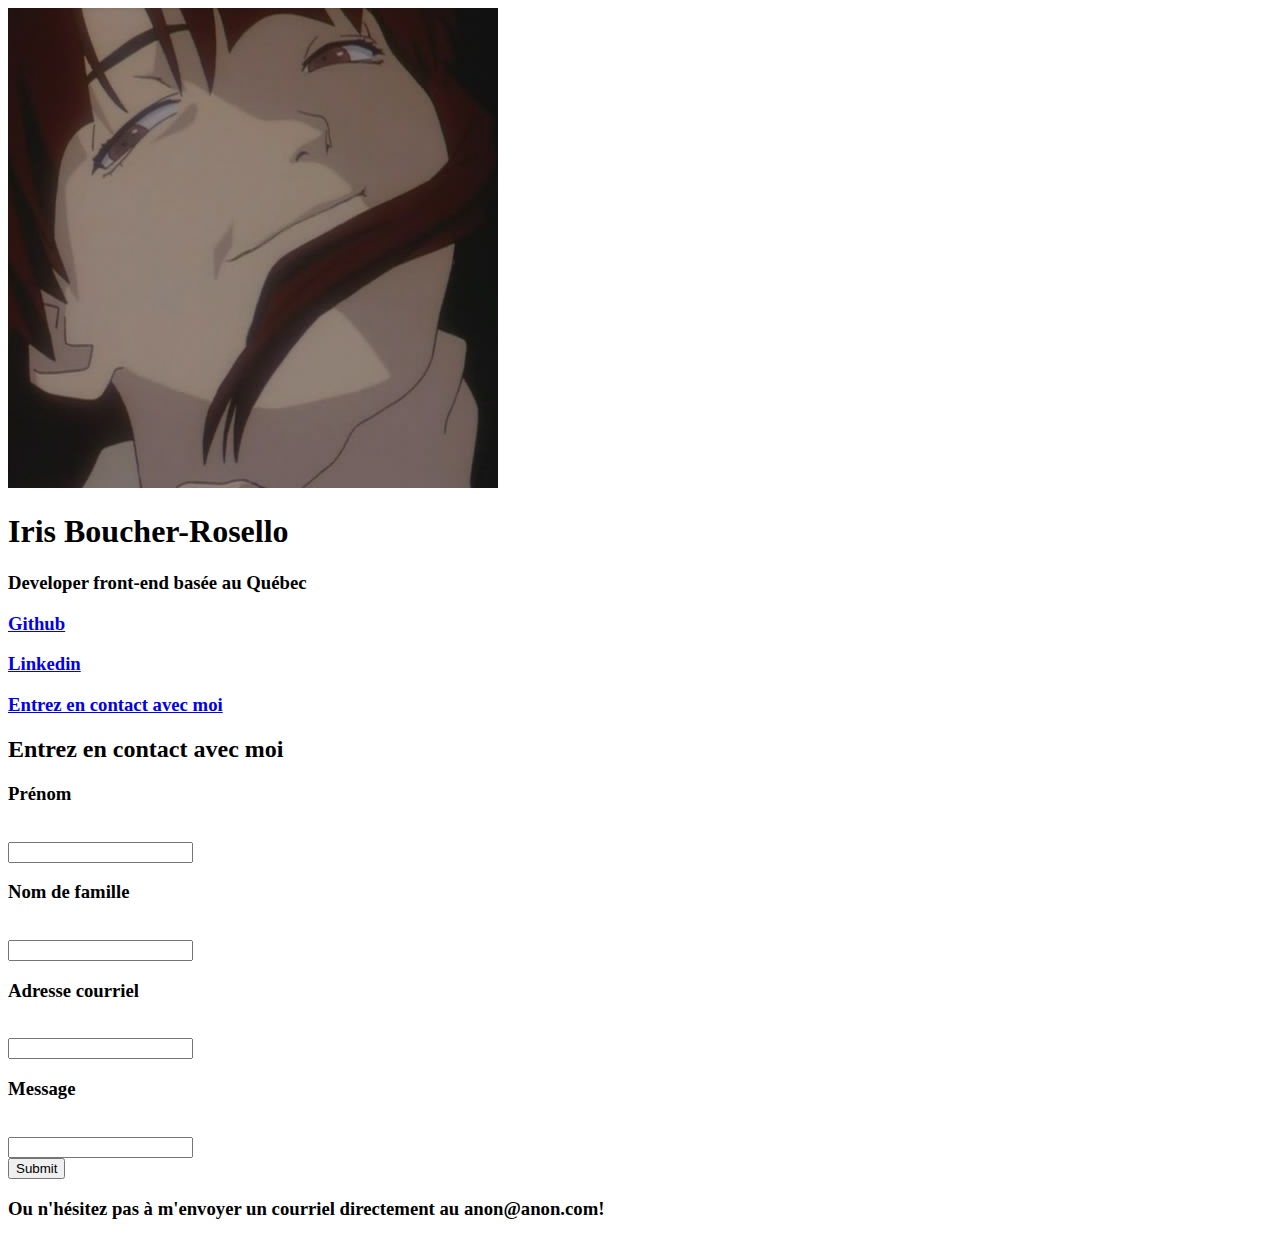
==== contact.html @ 0c19c2d4 "added stylesheet" ====
<!DOCTYPE html>
<html lang="en">
<head>
    <meta charset="UTF-8">
    <meta http-equiv="X-UA-Compatible" content="IE=edge">
    <meta name="viewport" content="width=device-width, initial-scale=1.0">
    <title>IRIS BOUCHER-ROSELLO - Contact</title>
</head>
<body>
    <header>
        <img src="placeholder.jpg" alt="placeholder"/>
        <h1>Iris Boucher-Rosello </h1>
        <h3>Developer front-end basée au Québec</h3>
        <nav>
            <h3><a href="https://github.com/arinano/" target="_blank">Github</a></h3>
            <h3><a href="https://www.youtube.com/watch?v=L69icp_XIt4" target="_blank">Linkedin</a></h3>
            <h3><a href="#form">Entrez en contact avec moi</a></h3>
        </nav>
    </header>

    <article id="form">
        <h2>Entrez en contact avec moi</h2>
        <form>
            <label for="firstname"><h3>Prénom</h3></label><br>
            <input type="text" name="firstname"><br>
            <label for="lastname"><h3>Nom de famille</h3></label><br>
            <input type="text" name="lastname"><br>
            <label for="email"><h3>Adresse courriel</h3></label><br>
            <input type="text" name="email"><br>
            <label for="message"><h3>Message</h3></label><br>
            <input type="text" name="message"><br>
            <input type="submit" value="Submit">
        </form>
        <h3>Ou n'hésitez pas à m'envoyer un courriel directement au anon@anon.com!</h3>

    </article>
</body>
</html>
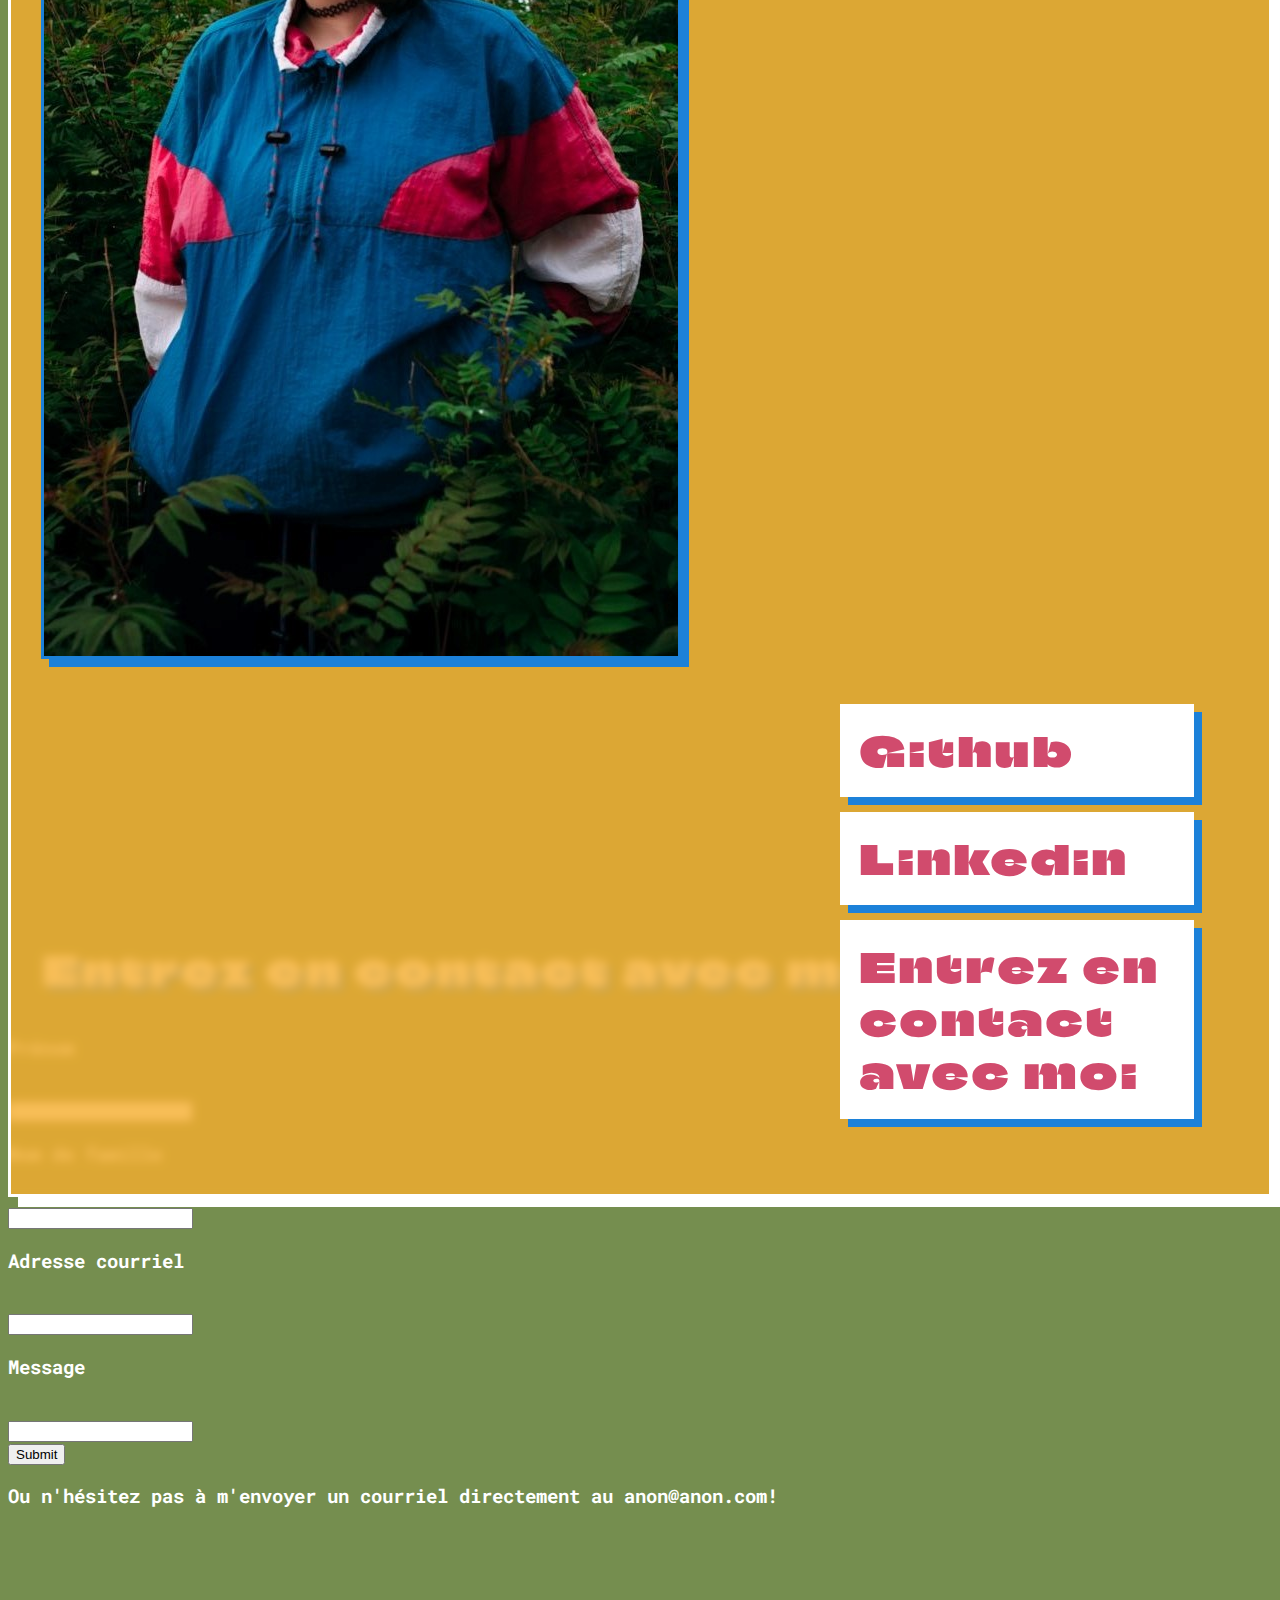
==== commit 01dfbbee: "depot" ====
--- a/contact.html
+++ b/contact.html
@@ -1,14 +1,26 @@
 <!DOCTYPE html>
 <html lang="en">
 <head>
-    <meta charset="UTF-8">
-    <meta http-equiv="X-UA-Compatible" content="IE=edge">
-    <meta name="viewport" content="width=device-width, initial-scale=1.0">
-    <title>IRIS BOUCHER-ROSELLO - Contact</title>
+    <head>
+        <meta charset="UTF-8">
+        <meta http-equiv="X-UA-Compatible" content="IE=edge">
+        <meta name="viewport" content="width=device-width, initial-scale=1.0">
+        <title>IRIS BOUCHER-ROSELLO</title>
+        <link rel="preconnect" href="https://fonts.googleapis.com">
+        <link rel="preconnect" href="https://fonts.gstatic.com" crossorigin>
+        <link href="https://fonts.googleapis.com/css2?family=Roboto+Mono&display=swap" rel="stylesheet"> 
+        <link rel="preconnect" href="https://fonts.gstatic.com" crossorigin>
+        <link href="https://fonts.googleapis.com/css2?family=Righteous&display=swap" rel="stylesheet"> 
+        <link rel="preconnect" href="https://fonts.gstatic.com" crossorigin>
+        <link href="https://fonts.googleapis.com/css2?family=Alfa+Slab+One&display=swap" rel="stylesheet"> 
+        <link rel="preconnect" href="https://fonts.gstatic.com" crossorigin>
+        <link href="https://fonts.googleapis.com/css2?family=Climate+Crisis&family=Titan+One&display=swap" rel="stylesheet"> 
+        <link rel="stylesheet" href="style.css">
+    </head>
 </head>
 <body>
     <header>
-        <img src="placeholder.jpg" alt="placeholder"/>
+        <img src="portrait.png" alt="portrait"/>
         <h1>Iris Boucher-Rosello </h1>
         <h3>Developer front-end basée au Québec</h3>
         <nav>
--- a/style.css
+++ b/style.css
@@ -0,0 +1,111 @@
+html {
+    scroll-behavior: smooth;
+}
+
+body {
+    background:#758e4f;
+    font-family: 'Roboto Mono', monospace;
+    color:white;
+    display:grid;
+    grid-template-rows: 100vh 100vh auto auto auto;
+    grid-template-columns: auto;
+}
+
+/*general*/
+header, #about, #projects {
+    size: 100vh;
+    background:rgba(246, 174, 45, 0.8);
+    -webkit-backdrop-filter: blur(5px);
+    backdrop-filter: blur(5px);
+    justify-self:center;
+    align-self:center;
+    padding:30px;
+    border:solid 3px white;
+    box-shadow: white 10px 10px;
+}
+
+article h2 {
+    font-family: 'Climate Crisis', cursive;
+    margin:15px;
+    padding:20px;
+    font-size:40px;
+    letter-spacing: 4PX;
+    text-shadow: #1C81D9 5px 5px;
+}
+
+/*header*/
+header {
+    grid-row:1;
+    display:grid;
+    grid-template-columns: auto auto auto;
+    grid-template-rows:auto auto auto;
+}
+
+#projects {
+    grid-row:3;
+}
+
+header img {
+    border:solid 3px #1C81D9;
+    box-shadow:#1C81D9 8px 8px;
+}
+
+#portrait {
+    grid-column:2;
+    grid-row:1 / span 3;
+}
+
+header h1, h2, nav {
+    padding:15px;
+    margin:15px;
+    grid-column:3;
+}
+
+header h1 {
+    grid-row:1;
+    color:white;
+    text-shadow: #1C81D9 5px 5px;
+
+}
+
+
+nav h3 {
+    font-family: 'Climate Crisis', cursive;
+    background:white;
+    margin:15px;
+    padding:20px;
+    font-size:40px;
+    letter-spacing: 4PX;
+    box-shadow: #1C81D9 8px 8px;
+    transition:  0.5s;
+
+}
+
+nav h3:hover {
+    color:white;
+    background:#D14B6D;
+    letter-spacing:12px;
+
+    
+}
+
+h1 {
+    font-family: 'Climate Crisis', cursive;
+    font-size: 50px;
+    letter-spacing:5px;
+}
+
+nav a {
+    display:block;
+    width:100%;
+    color:#D14B6D;
+    transition: color 0.5s;
+    text-decoration:none;
+}
+
+a:hover {
+    color:white;
+}
+
+/*about*/
+
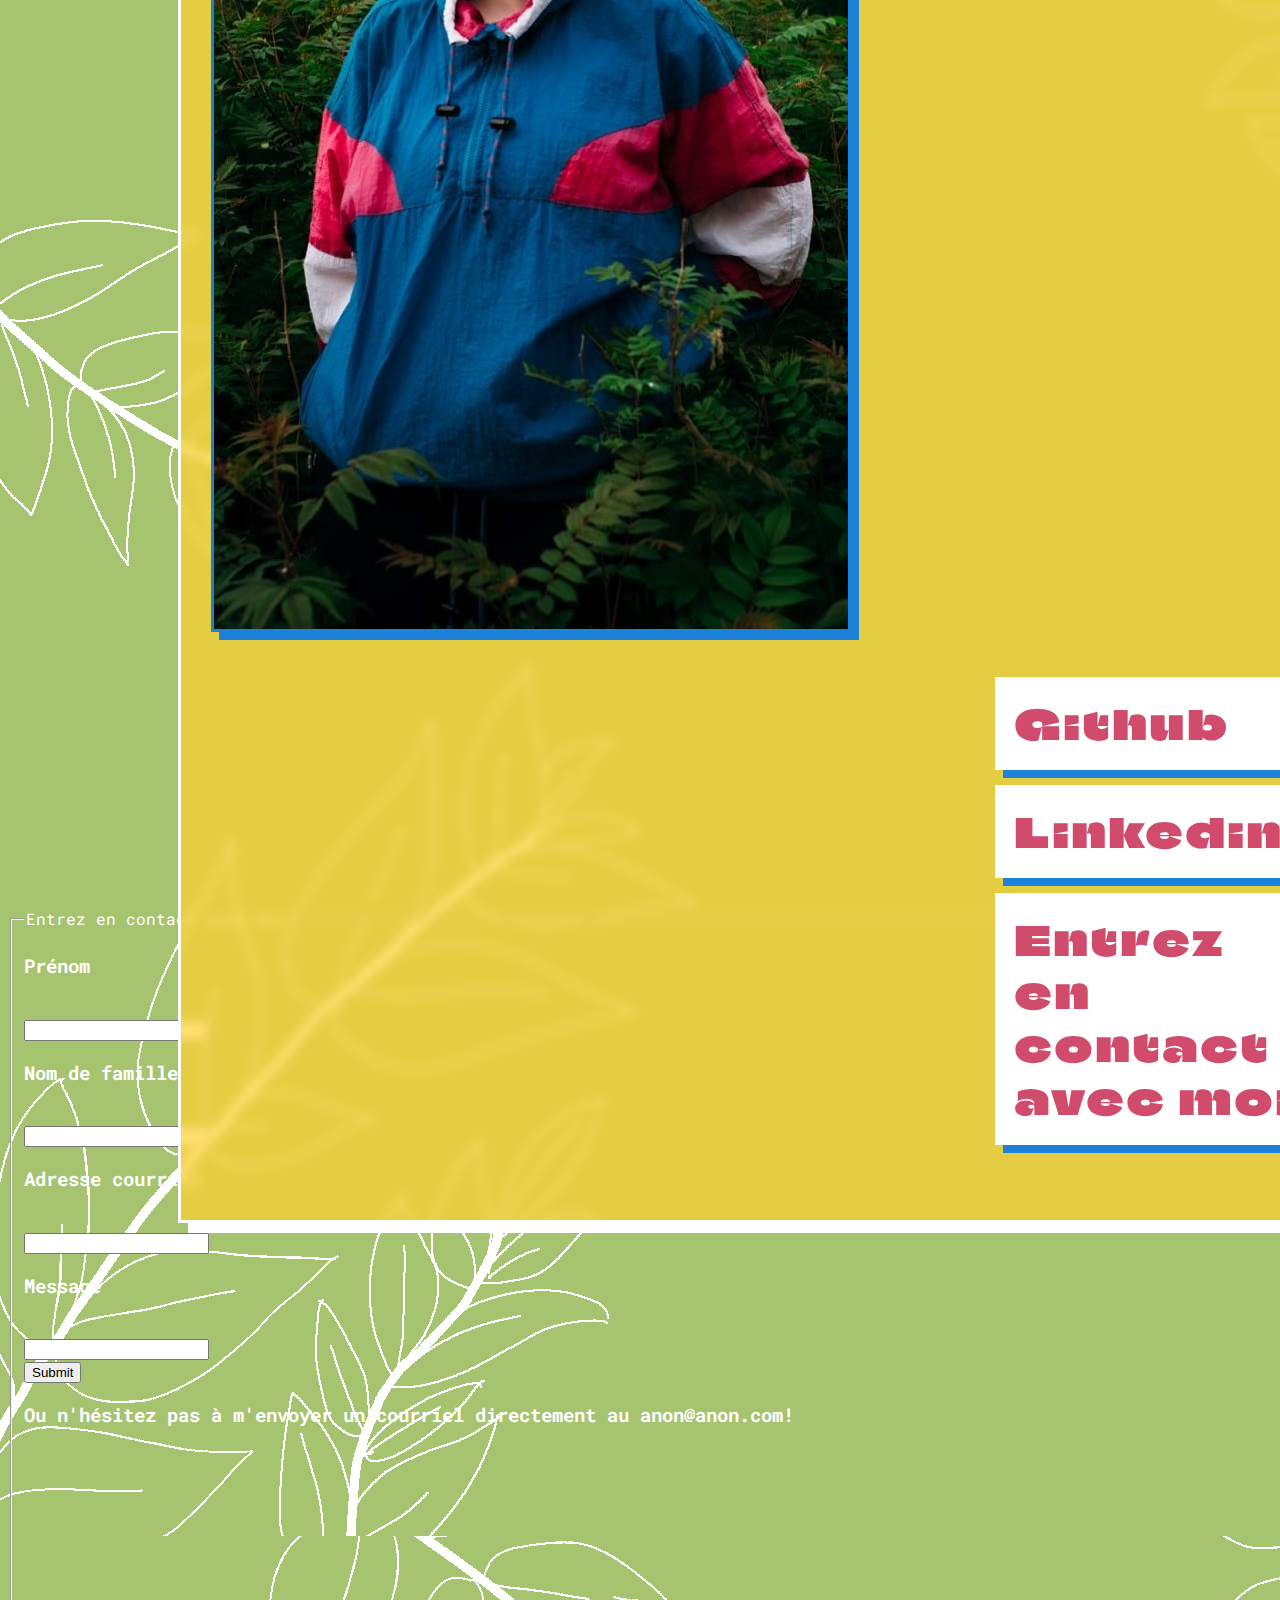
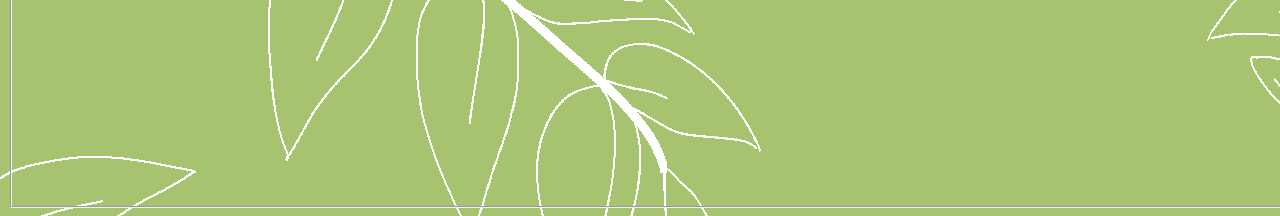
==== commit 6314d818: "patterned bg and palette adj" ====
--- a/contact.html
+++ b/contact.html
@@ -30,8 +30,8 @@
         </nav>
     </header>
 
-    <article id="form">
-        <h2>Entrez en contact avec moi</h2>
+    <fieldset id="form">
+        <legend>Entrez en contact avec moi!</legend>
         <form>
             <label for="firstname"><h3>Prénom</h3></label><br>
             <input type="text" name="firstname"><br>
@@ -44,7 +44,6 @@
             <input type="submit" value="Submit">
         </form>
         <h3>Ou n'hésitez pas à m'envoyer un courriel directement au anon@anon.com!</h3>
-
-    </article>
+    </fieldset>
 </body>
 </html>--- a/style.css
+++ b/style.css
@@ -3,7 +3,8 @@
 }
 
 body {
-    background:#758e4f;
+    background:#A6C36F;
+    background-image: url(bg3.png);
     font-family: 'Roboto Mono', monospace;
     color:white;
     display:grid;
@@ -14,7 +15,7 @@
 /*general*/
 header, #about, #projects {
     size: 100vh;
-    background:rgba(246, 174, 45, 0.8);
+    background:rgba(255, 209, 49, 0.7);
     -webkit-backdrop-filter: blur(5px);
     backdrop-filter: blur(5px);
     justify-self:center;
@@ -22,6 +23,7 @@
     padding:30px;
     border:solid 3px white;
     box-shadow: white 10px 10px;
+    margin:170px;
 }
 
 article h2 {
@@ -108,4 +110,9 @@
 }
 
 /*about*/
-
+#about {
+    grid-row:2;
+    display:grid;
+    grid-template-columns: auto auto auto;
+    grid-template-rows:auto auto auto;
+}
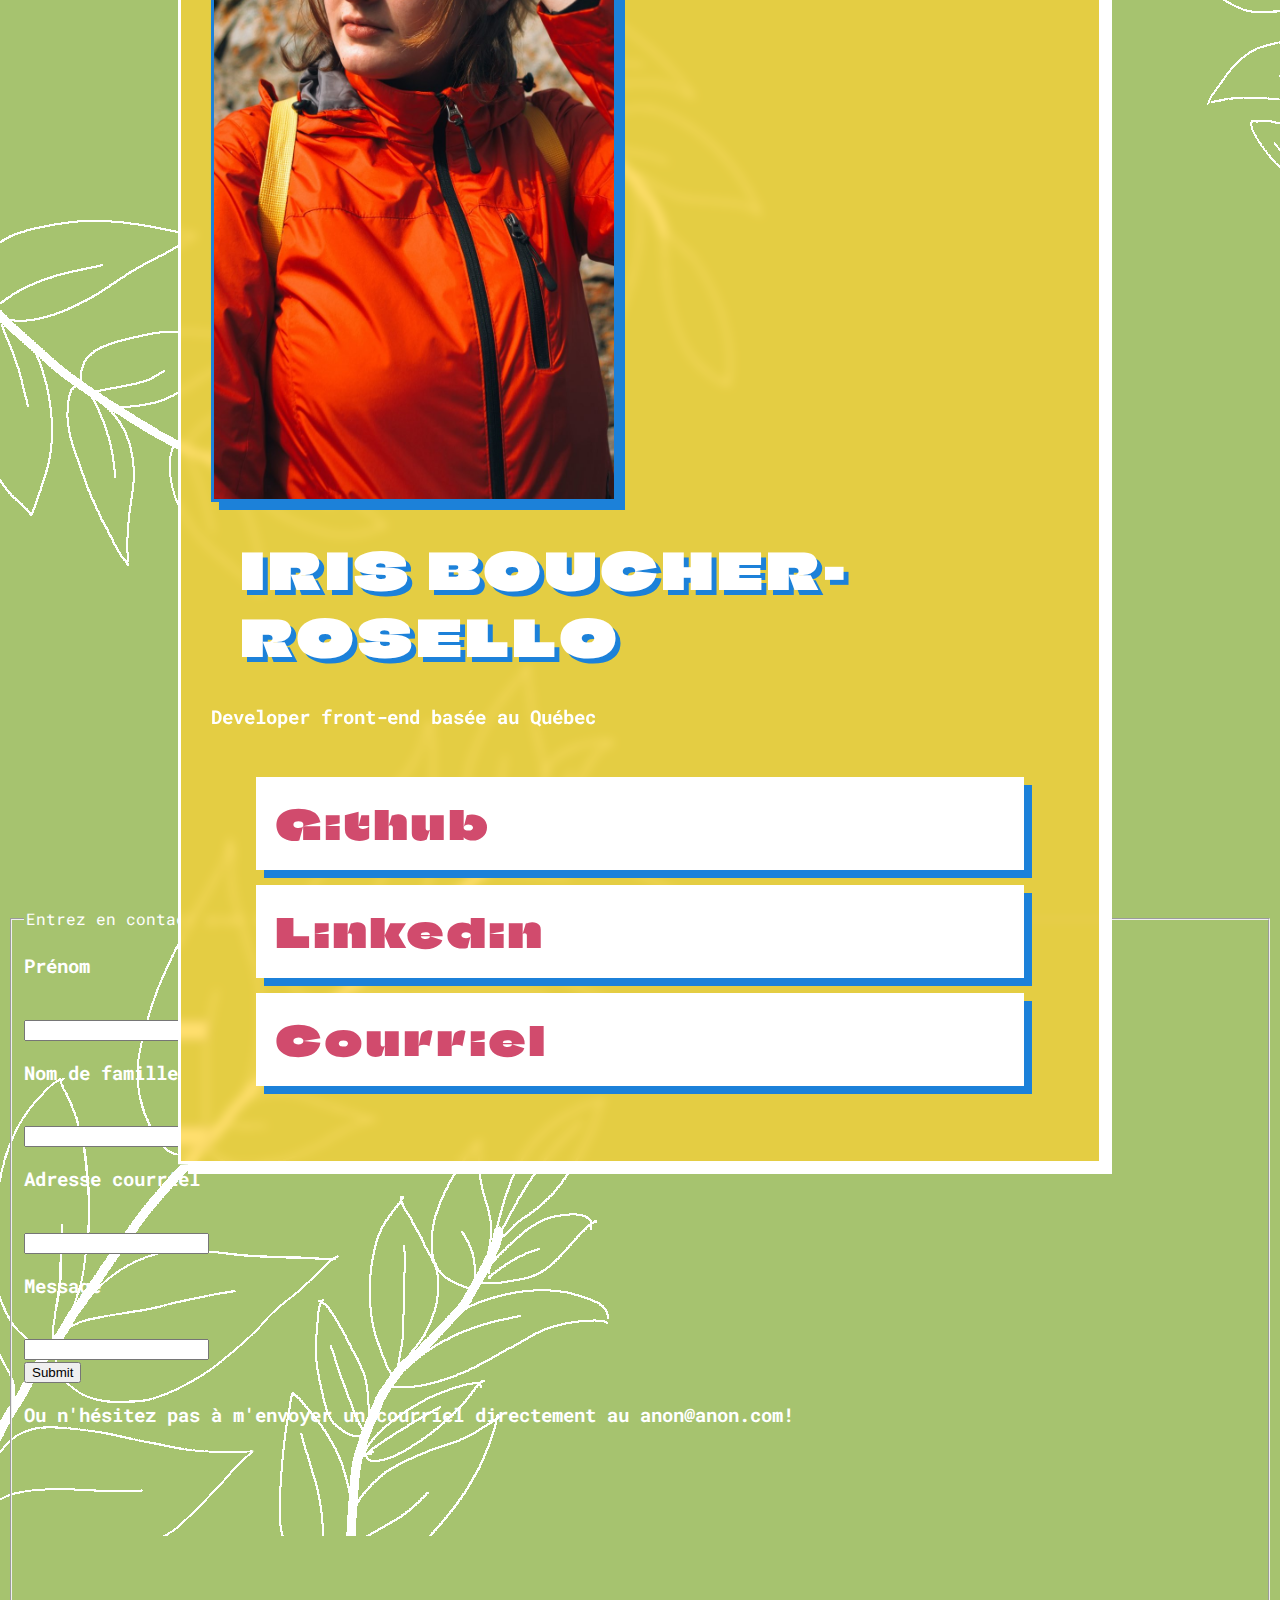
==== commit 62e9e1ab: "update" ====
--- a/contact.html
+++ b/contact.html
@@ -20,13 +20,13 @@
 </head>
 <body>
     <header>
-        <img src="portrait.png" alt="portrait"/>
-        <h1>Iris Boucher-Rosello </h1>
+        <span id="portrait"><img src="portrait2.png" alt="portrait" width="400px"/>
+        <h1>IRIS BOUCHER-ROSELLO</h1>
         <h3>Developer front-end basée au Québec</h3>
         <nav>
             <h3><a href="https://github.com/arinano/" target="_blank">Github</a></h3>
             <h3><a href="https://www.youtube.com/watch?v=L69icp_XIt4" target="_blank">Linkedin</a></h3>
-            <h3><a href="#form">Entrez en contact avec moi</a></h3>
+            <h3><a href="#form">Courriel</a></h3>
         </nav>
     </header>
 
--- a/style.css
+++ b/style.css
@@ -5,6 +5,8 @@
 body {
     background:#A6C36F;
     background-image: url(bg3.png);
+    background-repeat:no-repeat;
+    background-attachment: fixed;
     font-family: 'Roboto Mono', monospace;
     color:white;
     display:grid;
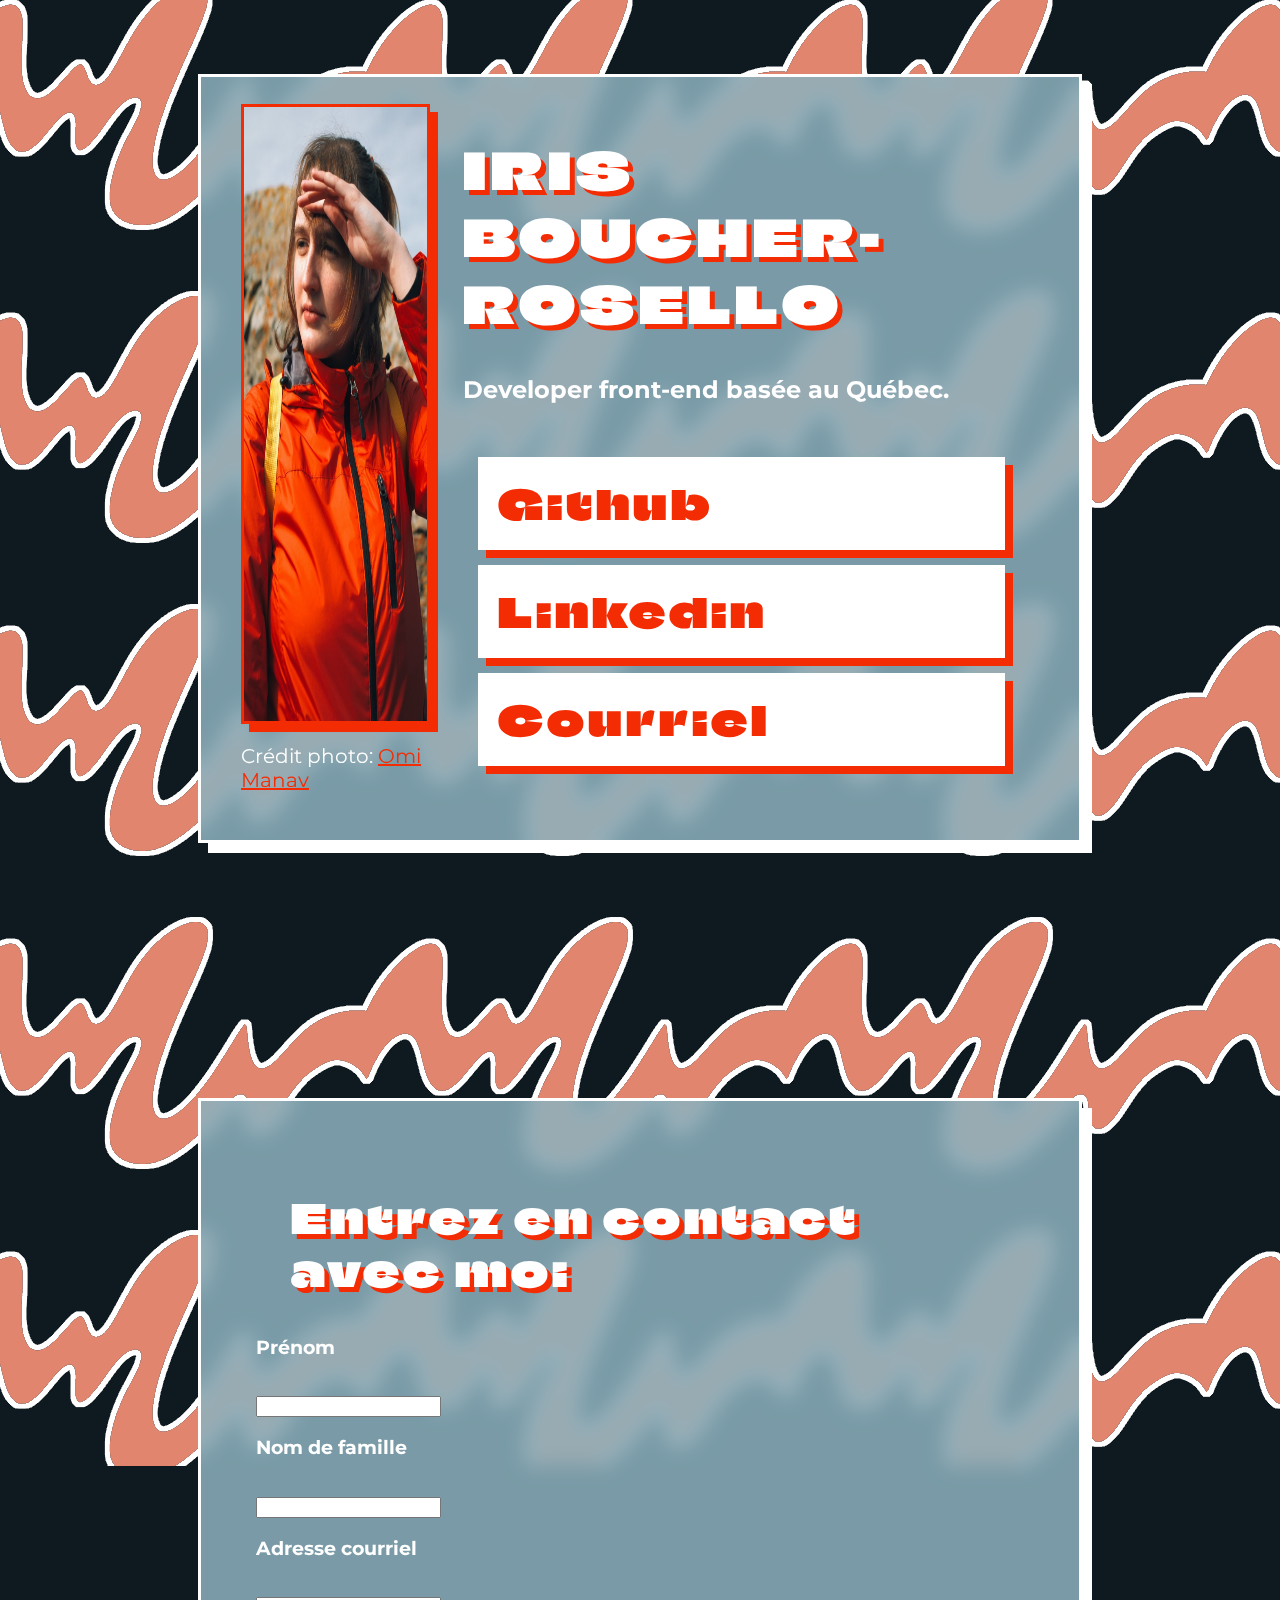
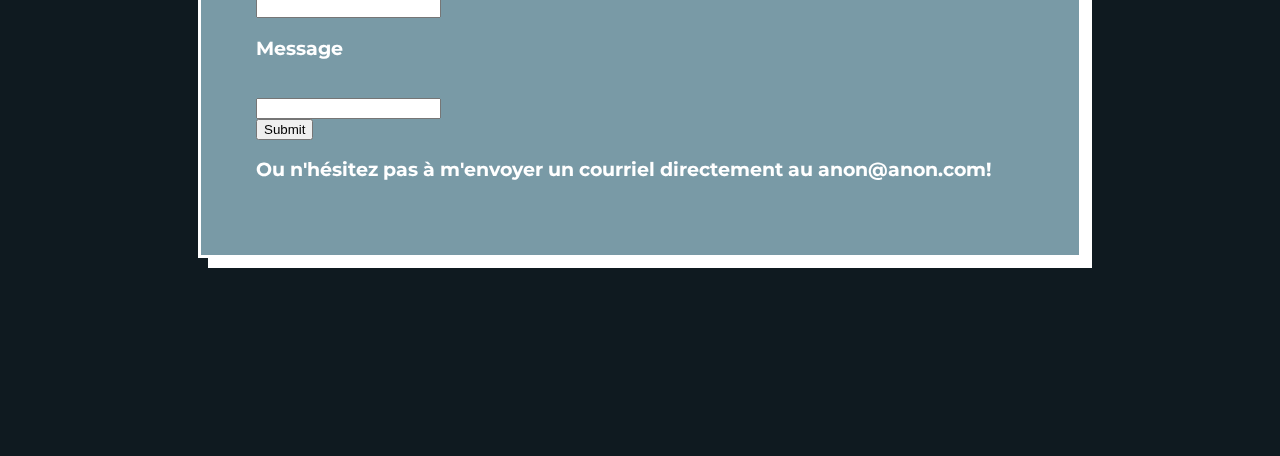
==== commit 7d121c25: "contact fix" ====
--- a/contact.html
+++ b/contact.html
@@ -1,28 +1,26 @@
-<!DOCTYPE html>
-<html lang="en">
 <head>
-    <head>
-        <meta charset="UTF-8">
-        <meta http-equiv="X-UA-Compatible" content="IE=edge">
-        <meta name="viewport" content="width=device-width, initial-scale=1.0">
-        <title>IRIS BOUCHER-ROSELLO</title>
-        <link rel="preconnect" href="https://fonts.googleapis.com">
-        <link rel="preconnect" href="https://fonts.gstatic.com" crossorigin>
-        <link href="https://fonts.googleapis.com/css2?family=Roboto+Mono&display=swap" rel="stylesheet"> 
-        <link rel="preconnect" href="https://fonts.gstatic.com" crossorigin>
-        <link href="https://fonts.googleapis.com/css2?family=Righteous&display=swap" rel="stylesheet"> 
-        <link rel="preconnect" href="https://fonts.gstatic.com" crossorigin>
-        <link href="https://fonts.googleapis.com/css2?family=Alfa+Slab+One&display=swap" rel="stylesheet"> 
-        <link rel="preconnect" href="https://fonts.gstatic.com" crossorigin>
-        <link href="https://fonts.googleapis.com/css2?family=Climate+Crisis&family=Titan+One&display=swap" rel="stylesheet"> 
-        <link rel="stylesheet" href="style.css">
-    </head>
+    <meta charset="UTF-8">
+    <meta http-equiv="X-UA-Compatible" content="IE=edge">
+    <meta name="viewport" content="width=device-width, initial-scale=1.0">
+    <title>IRIS BOUCHER-ROSELLO</title>
+    <link rel="preconnect" href="https://fonts.googleapis.com">
+    <link rel="preconnect" href="https://fonts.gstatic.com" crossorigin>
+    <link href="https://fonts.googleapis.com/css2?family=Roboto+Mono&display=swap" rel="stylesheet"> 
+    <link rel="preconnect" href="https://fonts.gstatic.com" crossorigin>
+    <link href="https://fonts.googleapis.com/css2?family=Righteous&display=swap" rel="stylesheet"> 
+    <link rel="preconnect" href="https://fonts.gstatic.com" crossorigin>
+    <link href="https://fonts.googleapis.com/css2?family=Alfa+Slab+One&display=swap" rel="stylesheet"> 
+    <link rel="preconnect" href="https://fonts.gstatic.com" crossorigin>
+    <link href="https://fonts.googleapis.com/css2?family=Climate+Crisis&family=Titan+One&display=swap" rel="stylesheet"> 
+    <link rel="preconnect" href="https://fonts.gstatic.com" crossorigin>
+    <link href="https://fonts.googleapis.com/css2?family=Montserrat:wght@800&display=swap" rel="stylesheet"> 
+	<link rel="stylesheet" href="style.css">
 </head>
 <body>
     <header>
-        <span id="portrait"><img src="portrait2.png" alt="portrait" width="400px"/>
+        <span id="portrait"><img src="portrait2.png" alt="portrait" width="400px"/><p>Crédit photo: <a href="https://omimanav.com/" target="_blank">Omi Manav</a></p></span>
         <h1>IRIS BOUCHER-ROSELLO</h1>
-        <h3>Developer front-end basée au Québec</h3>
+        <h2>Developer front-end basée au Québec.</h2>
         <nav>
             <h3><a href="https://github.com/arinano/" target="_blank">Github</a></h3>
             <h3><a href="https://www.youtube.com/watch?v=L69icp_XIt4" target="_blank">Linkedin</a></h3>
@@ -31,7 +29,7 @@
     </header>
 
     <fieldset id="form">
-        <legend>Entrez en contact avec moi!</legend>
+        <h2>Entrez en contact avec moi</h2>
         <form>
             <label for="firstname"><h3>Prénom</h3></label><br>
             <input type="text" name="firstname"><br>
@@ -45,5 +43,7 @@
         </form>
         <h3>Ou n'hésitez pas à m'envoyer un courriel directement au anon@anon.com!</h3>
     </fieldset>
+
+    <script src="script.js"></script>
 </body>
 </html>--- a/style.css
+++ b/style.css
@@ -1,31 +1,33 @@
 html {
     scroll-behavior: smooth;
+    font-family: 'Montserrat', sans-serif;
 }
 
 body {
-    background:#A6C36F;
-    background-image: url(bg3.png);
+    background:#0F1A20;
+    background-image:url(bg5.png);
     background-repeat:no-repeat;
     background-attachment: fixed;
-    font-family: 'Roboto Mono', monospace;
-    color:white;
-    display:grid;
-    grid-template-rows: 100vh 100vh auto auto auto;
+    color:white;
+    display:grid;
+    grid-template-rows: 100vh auto auto auto auto;
     grid-template-columns: auto;
+    font:'Montserrat';
 }
 
 /*general*/
-header, #about, #projects {
+header, #about, #projects, fieldset {
     size: 100vh;
-    background:rgba(255, 209, 49, 0.7);
-    -webkit-backdrop-filter: blur(5px);
-    backdrop-filter: blur(5px);
+    background:#8bb1bdda;
+    -webkit-backdrop-filter: blur(10px);
+    backdrop-filter: blur(10px);
     justify-self:center;
     align-self:center;
-    padding:30px;
+    padding:40px;
     border:solid 3px white;
     box-shadow: white 10px 10px;
-    margin:170px;
+    margin:190px;
+    scroll-margin-top: 100px;
 }
 
 article h2 {
@@ -34,7 +36,16 @@
     padding:20px;
     font-size:40px;
     letter-spacing: 4PX;
-    text-shadow: #1C81D9 5px 5px;
+    text-shadow: #F42C04 5px 5px;
+}
+
+a {
+    color:#F42C04;
+}
+
+img {
+    border:solid 3px #F42C04;
+    box-shadow:#F42C04 8px 8px;
 }
 
 /*header*/
@@ -45,30 +56,33 @@
     grid-template-rows:auto auto auto;
 }
 
-#projects {
-    grid-row:3;
-}
+header p {
+    font-size:20px;
+}
+
 
 header img {
-    border:solid 3px #1C81D9;
-    box-shadow:#1C81D9 8px 8px;
+    display:grid;
+    height:90%;
+    width:90%;
 }
 
 #portrait {
     grid-column:2;
     grid-row:1 / span 3;
+    align-self:center;
 }
 
 header h1, h2, nav {
-    padding:15px;
-    margin:15px;
+    padding:10px;
+    margin:9px;
     grid-column:3;
 }
 
 header h1 {
     grid-row:1;
     color:white;
-    text-shadow: #1C81D9 5px 5px;
+    text-shadow: #F42C04 5px 5px;
 
 }
 
@@ -80,14 +94,14 @@
     padding:20px;
     font-size:40px;
     letter-spacing: 4PX;
-    box-shadow: #1C81D9 8px 8px;
+    box-shadow: #F42C04 8px 8px;
     transition:  0.5s;
 
 }
 
 nav h3:hover {
     color:white;
-    background:#D14B6D;
+    background:#ADA296;
     letter-spacing:12px;
 
     
@@ -102,7 +116,7 @@
 nav a {
     display:block;
     width:100%;
-    color:#D14B6D;
+    color:#F42C04;
     transition: color 0.5s;
     text-decoration:none;
 }
@@ -118,3 +132,77 @@
     grid-template-columns: auto auto auto;
     grid-template-rows:auto auto auto;
 }
+
+#about h2 {
+    grid-column: 1;
+    grid-row: 1;
+}
+
+#bio {
+    grid-column:1;
+    grid-row:2;
+    text-justify: auto;
+}
+
+#skills {
+    grid-row:2;
+}
+
+/*projects*/
+#projects {
+    grid-row:3;
+    display:grid;
+    grid-template-columns: auto auto auto auto;
+    grid-template-rows: auto auto auto;
+}
+
+.project {
+    grid-column:span 1;
+    grid-row: 2;
+    padding: 5%;
+    text-align: center;
+}
+
+#projects h2 {
+    grid-column:span 4;
+}
+
+#button {
+    display: none; 
+    position: fixed; 
+    bottom: 20px;
+    right: 30px; 
+    z-index: 99; 
+    border: none; 
+    outline: none; 
+    background-color: red; 
+    color: white;
+    cursor: pointer;
+    padding-left: 25px;
+    padding-right:25px;
+    padding-top: 9px;
+    padding-bottom:9px;
+    font-size: 24px;
+    font-family: 'Climate Crisis', cursive;
+    border:solid 3px white;
+    box-shadow: white 7px 7px;
+    transition:  0.5s;
+  }
+  
+#button:hover {
+    background-color: #ADA296;;
+    letter-spacing:4px;
+  }
+  
+fieldset {
+    padding:55px;
+}  
+
+fieldset h2 {
+    font-family: 'Climate Crisis', cursive;
+    margin:15px;
+    padding:20px;
+    font-size:40px;
+    letter-spacing: 4PX;
+    text-shadow: #F42C04 5px 5px;
+}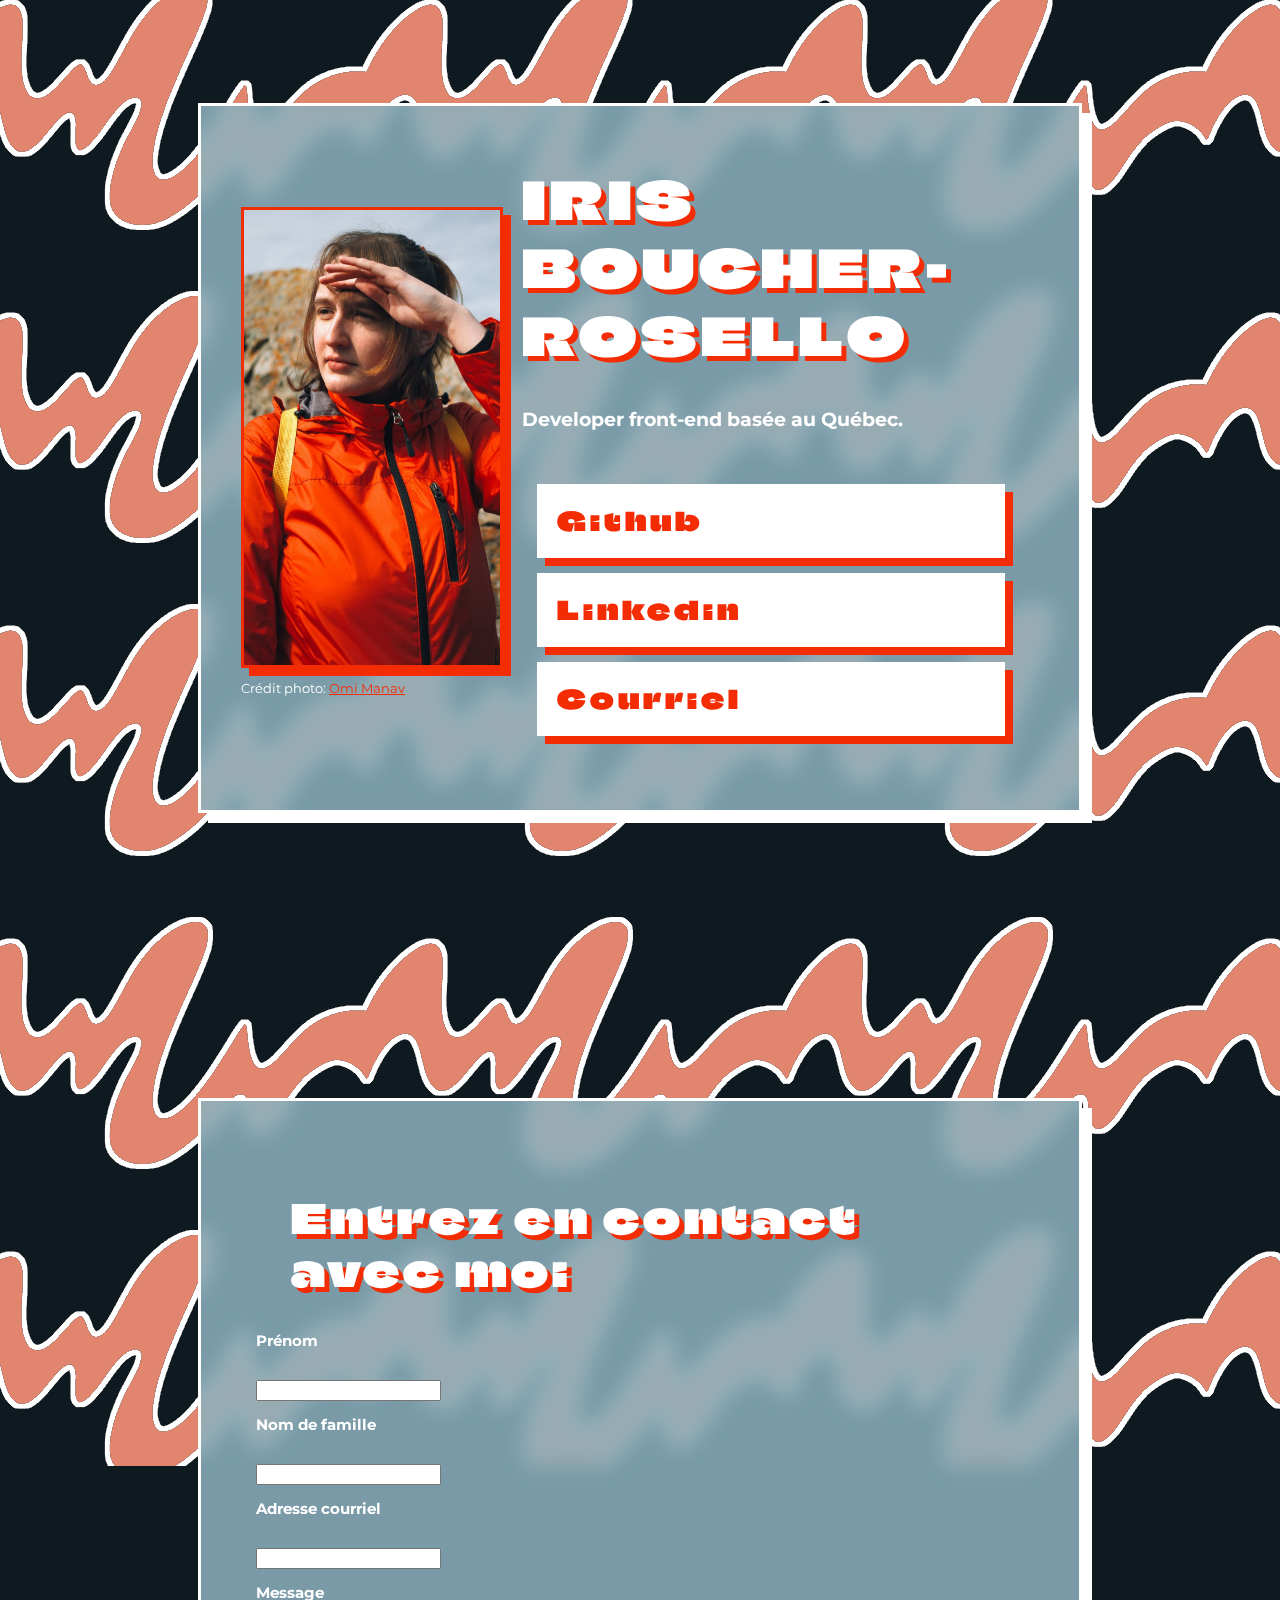
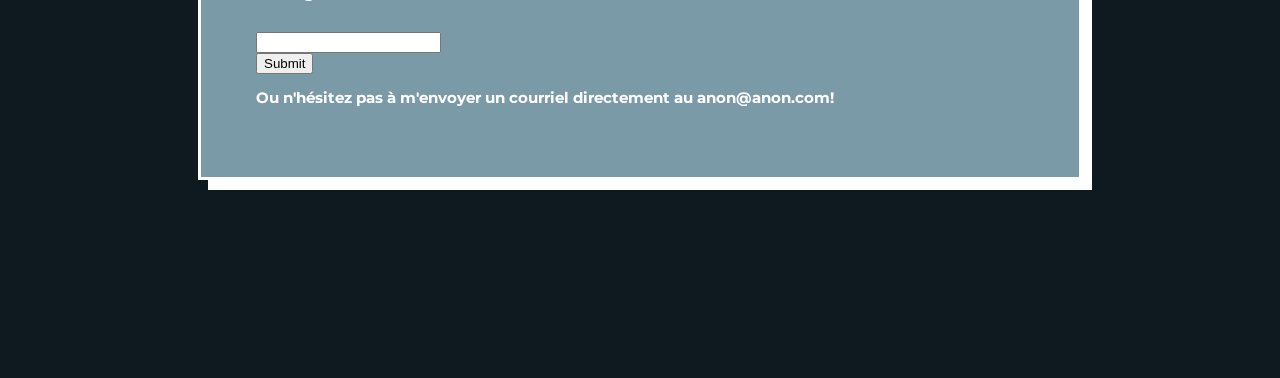
==== commit 11511730: "responsiveness start" ====
--- a/contact.html
+++ b/contact.html
@@ -18,7 +18,7 @@
 </head>
 <body>
     <header>
-        <span id="portrait"><img src="portrait2.png" alt="portrait" width="400px"/><p>Crédit photo: <a href="https://omimanav.com/" target="_blank">Omi Manav</a></p></span>
+        <span id="portrait"><img src="portrait2.png" alt="portrait"/><p>Crédit photo: <a href="https://omimanav.com/" target="_blank">Omi Manav</a></p></span>
         <h1>IRIS BOUCHER-ROSELLO</h1>
         <h2>Developer front-end basée au Québec.</h2>
         <nav>
--- a/style.css
+++ b/style.css
@@ -13,6 +13,7 @@
     grid-template-rows: 100vh auto auto auto auto;
     grid-template-columns: auto;
     font:'Montserrat';
+    font-size:1vw;
 }
 
 /*general*/
@@ -34,7 +35,7 @@
     font-family: 'Climate Crisis', cursive;
     margin:15px;
     padding:20px;
-    font-size:40px;
+    font-size:2vw;
     letter-spacing: 4PX;
     text-shadow: #F42C04 5px 5px;
 }
@@ -57,14 +58,14 @@
 }
 
 header p {
-    font-size:20px;
+
 }
 
 
 header img {
     display:grid;
-    height:90%;
-    width:90%;
+    width:20vw;
+
 }
 
 #portrait {
@@ -83,6 +84,7 @@
     grid-row:1;
     color:white;
     text-shadow: #F42C04 5px 5px;
+    font-size:4vw;
 
 }
 
@@ -92,7 +94,7 @@
     background:white;
     margin:15px;
     padding:20px;
-    font-size:40px;
+    font-size:2vw;
     letter-spacing: 4PX;
     box-shadow: #F42C04 8px 8px;
     transition:  0.5s;
@@ -138,14 +140,32 @@
     grid-row: 1;
 }
 
+
+#about h3 {
+    font-family: 'Climate Crisis', cursive;
+    margin:15px;
+    padding:20px;
+    font-size:1.5vw;
+    letter-spacing: 4PX;
+    transition:  0.5s;
+    text-shadow: #F42C04 5px 5px;
+}
+
 #bio {
     grid-column:1;
     grid-row:2;
     text-justify: auto;
+    line-height: 2.5;
+    padding:60px;
+}
+
+#bio img {
+    width:35vw;
 }
 
 #skills {
     grid-row:2;
+    line-height: 2;
 }
 
 /*projects*/
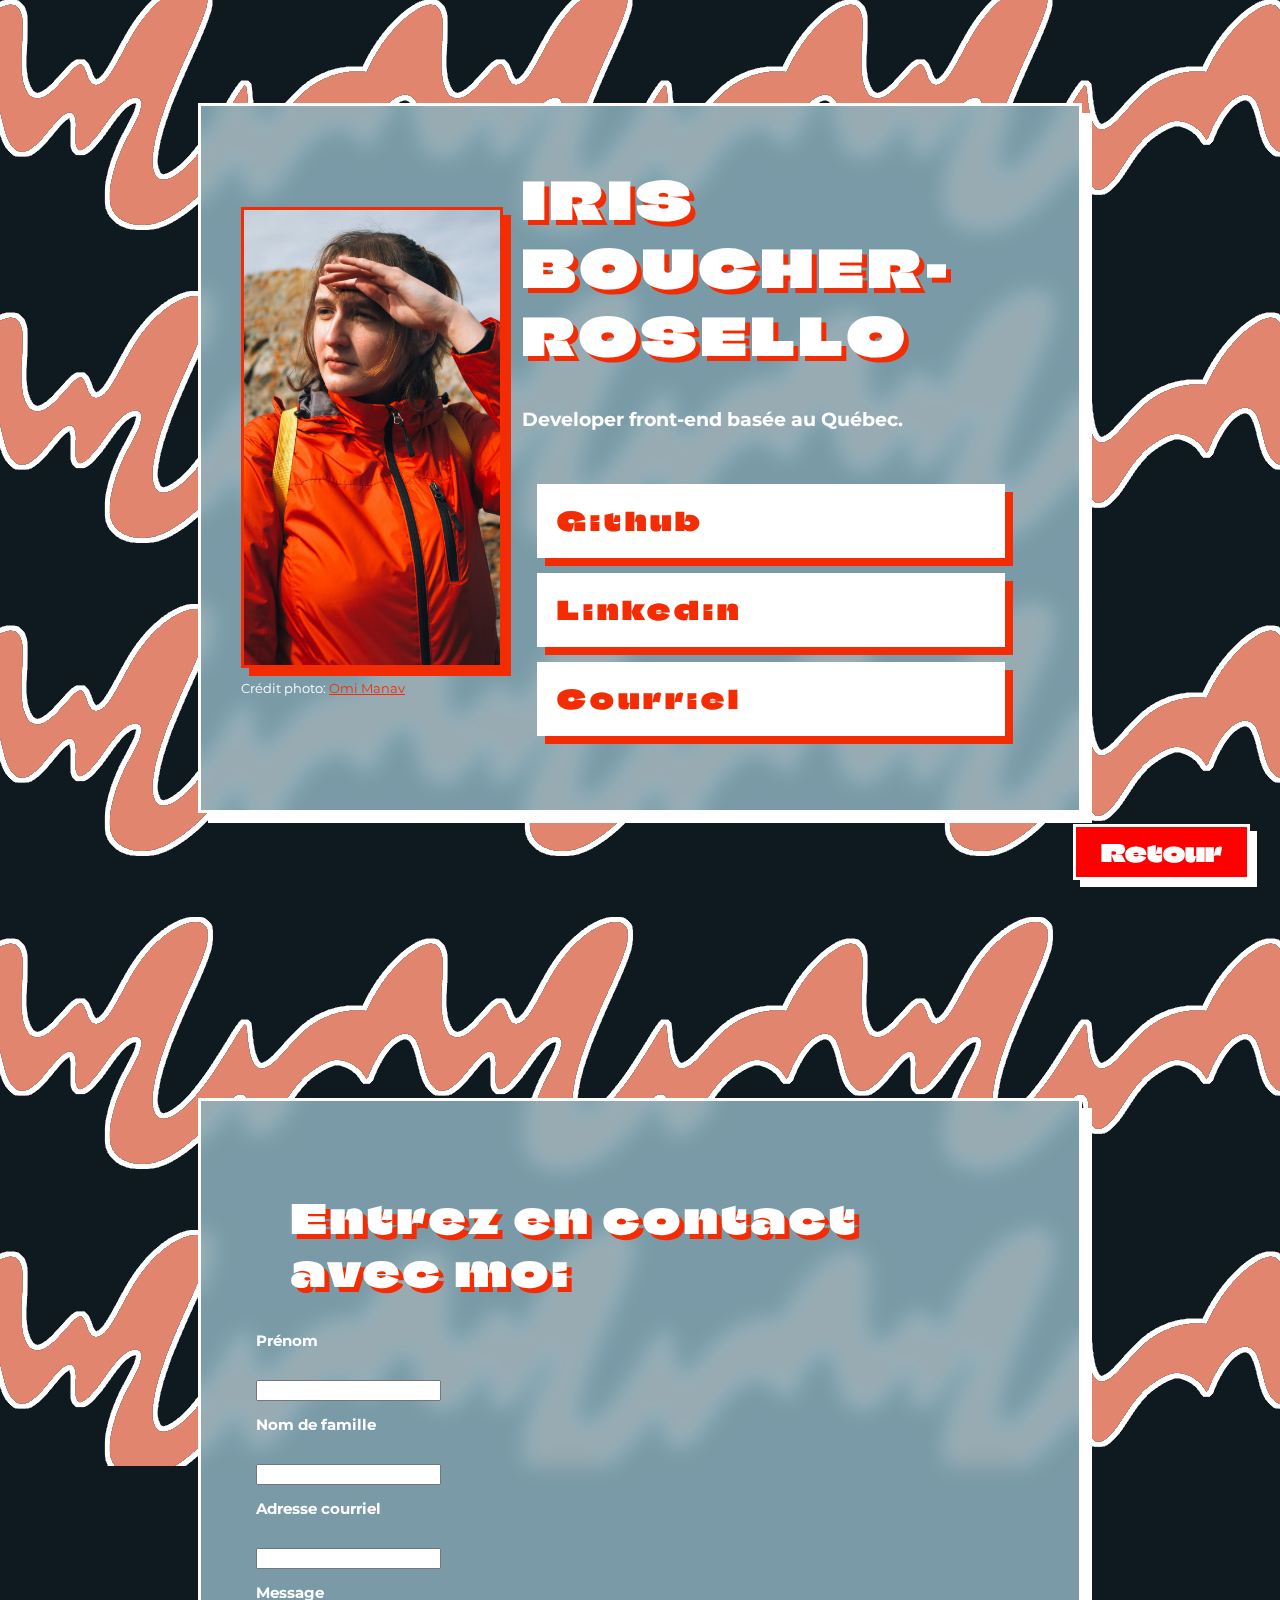
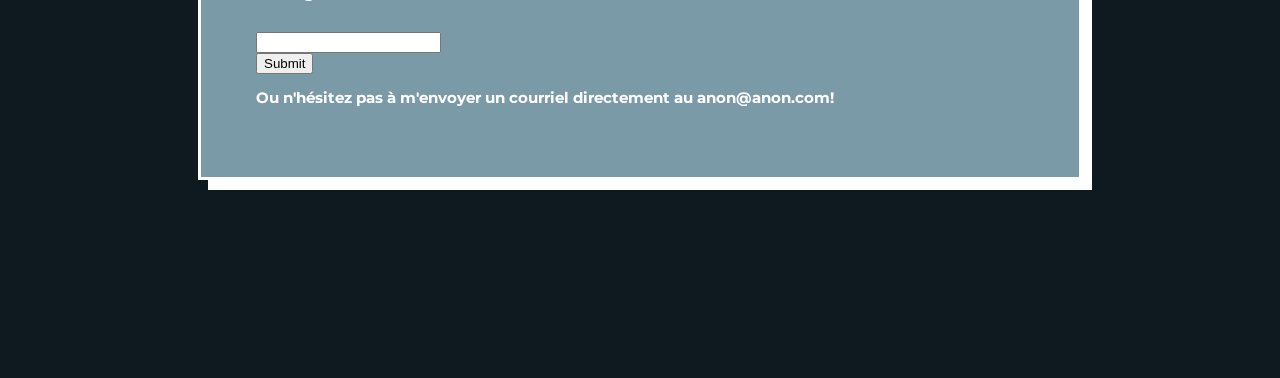
==== commit c1818bef: "close to final" ====
--- a/contact.html
+++ b/contact.html
@@ -44,6 +44,8 @@
         <h3>Ou n'hésitez pas à m'envoyer un courriel directement au anon@anon.com!</h3>
     </fieldset>
 
+    <button id="button"  onclick="document.location='index.html'">Retour</button> 
+
     <script src="script.js"></script>
 </body>
 </html>--- a/style.css
+++ b/style.css
@@ -18,7 +18,6 @@
 
 /*general*/
 header, #about, #projects, fieldset {
-    size: 100vh;
     background:#8bb1bdda;
     -webkit-backdrop-filter: blur(10px);
     backdrop-filter: blur(10px);
@@ -36,7 +35,7 @@
     margin:15px;
     padding:20px;
     font-size:2vw;
-    letter-spacing: 4PX;
+    letter-spacing: 4px;
     text-shadow: #F42C04 5px 5px;
 }
 
@@ -63,7 +62,6 @@
 
 
 header img {
-    display:grid;
     width:20vw;
 
 }
@@ -95,7 +93,7 @@
     margin:15px;
     padding:20px;
     font-size:2vw;
-    letter-spacing: 4PX;
+    letter-spacing: 4px;
     box-shadow: #F42C04 8px 8px;
     transition:  0.5s;
 
@@ -146,7 +144,7 @@
     margin:15px;
     padding:20px;
     font-size:1.5vw;
-    letter-spacing: 4PX;
+    letter-spacing: 4px;
     transition:  0.5s;
     text-shadow: #F42C04 5px 5px;
 }
@@ -154,7 +152,6 @@
 #bio {
     grid-column:1;
     grid-row:2;
-    text-justify: auto;
     line-height: 2.5;
     padding:60px;
 }
@@ -188,7 +185,7 @@
 }
 
 #button {
-    display: none; 
+    display: flex; 
     position: fixed; 
     bottom: 20px;
     right: 30px; 
@@ -210,7 +207,7 @@
   }
   
 #button:hover {
-    background-color: #ADA296;;
+    background-color: #ADA296;
     letter-spacing:4px;
   }
   
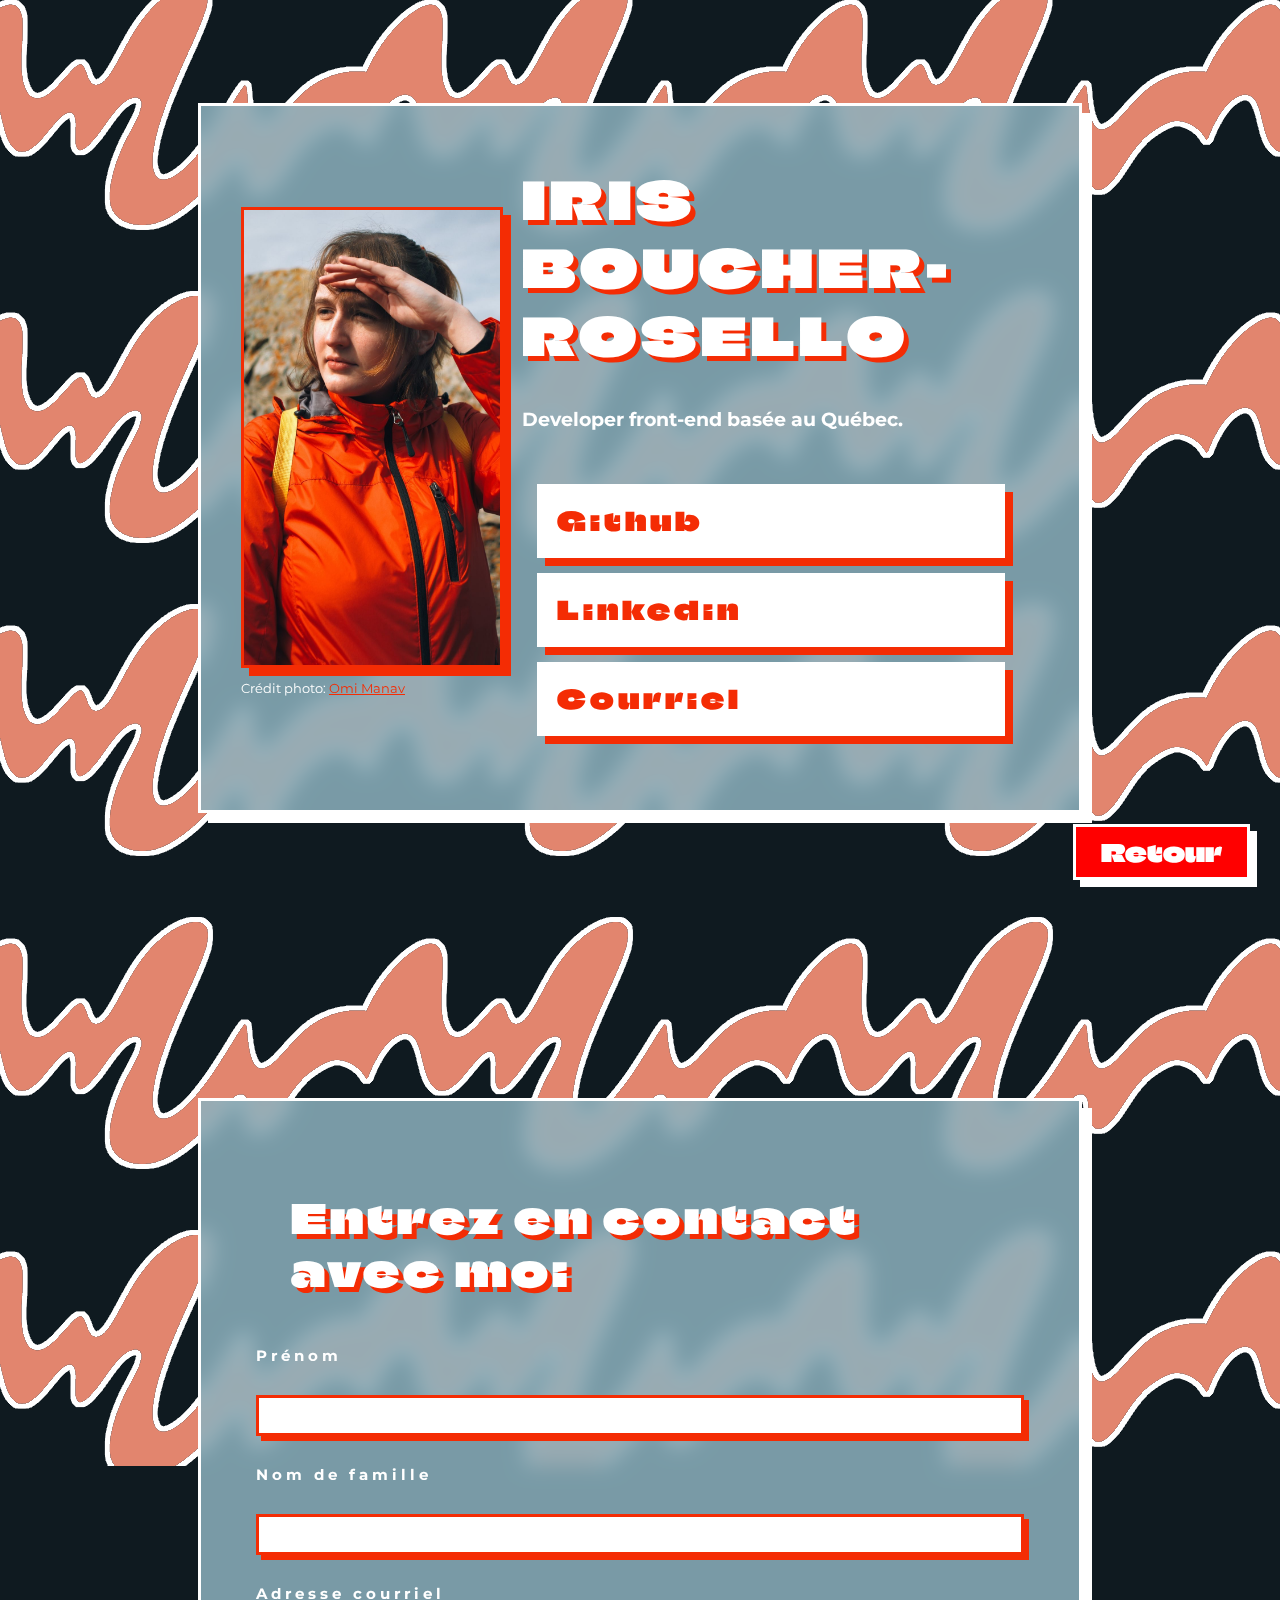
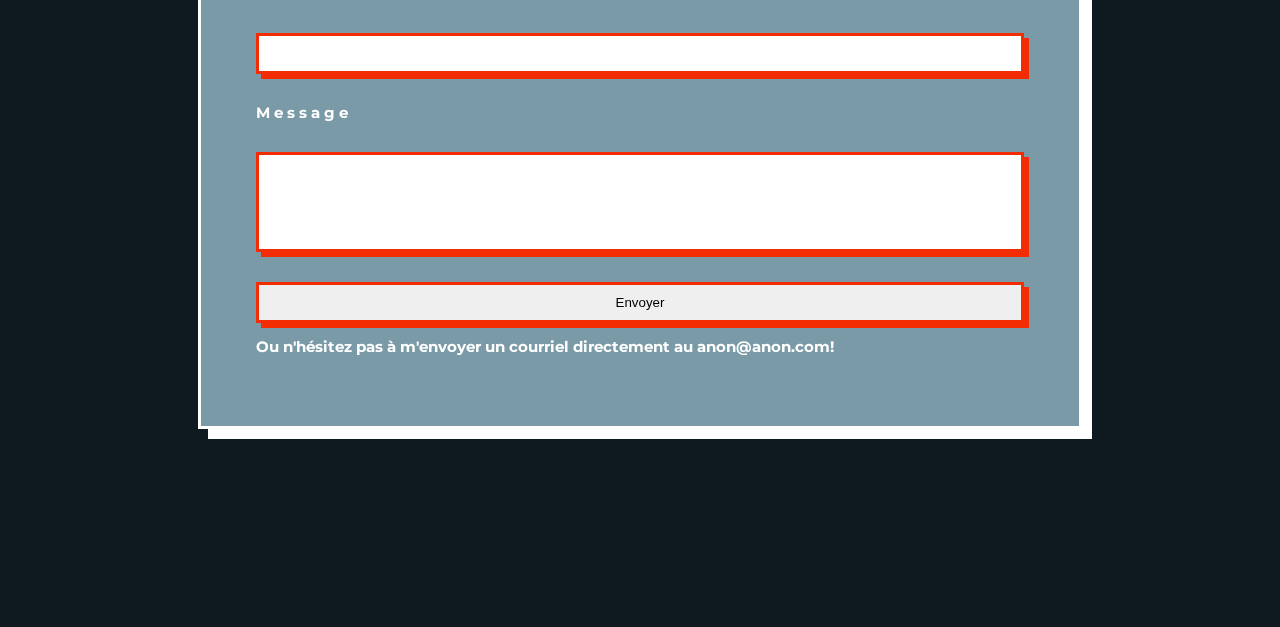
==== commit aa59fca8: "remise" ====
--- a/contact.html
+++ b/contact.html
@@ -14,17 +14,17 @@
     <link href="https://fonts.googleapis.com/css2?family=Climate+Crisis&family=Titan+One&display=swap" rel="stylesheet"> 
     <link rel="preconnect" href="https://fonts.gstatic.com" crossorigin>
     <link href="https://fonts.googleapis.com/css2?family=Montserrat:wght@800&display=swap" rel="stylesheet"> 
-	<link rel="stylesheet" href="style.css">
+	<link rel="stylesheet" href="style/style.css">
 </head>
 <body>
     <header>
-        <span id="portrait"><img src="portrait2.png" alt="portrait"/><p>Crédit photo: <a href="https://omimanav.com/" target="_blank">Omi Manav</a></p></span>
+        <span id="portrait"><img src="photos/portrait2.png" alt="portrait"/><p>Crédit photo: <a href="https://omimanav.com/" target="_blank">Omi Manav</a></p></span>
         <h1>IRIS BOUCHER-ROSELLO</h1>
         <h2>Developer front-end basée au Québec.</h2>
         <nav>
-            <h3><a href="https://github.com/arinano/" target="_blank">Github</a></h3>
-            <h3><a href="https://www.youtube.com/watch?v=L69icp_XIt4" target="_blank">Linkedin</a></h3>
-            <h3><a href="#form">Courriel</a></h3>
+            <a href="https://github.com/arinano/" target="_blank"><h3>Github</h3></a>
+            <a href="https://ca.linkedin.com/" target="_blank"><h3>Linkedin</h3></a>
+            <a href="#form"><h3>Courriel</h3></a>
         </nav>
     </header>
 
@@ -39,7 +39,7 @@
             <input type="text" name="email"><br>
             <label for="message"><h3>Message</h3></label><br>
             <input type="text" name="message"><br>
-            <input type="submit" value="Submit">
+            <input type="submit" value="Envoyer">
         </form>
         <h3>Ou n'hésitez pas à m'envoyer un courriel directement au anon@anon.com!</h3>
     </fieldset>
--- a/style/style.css
+++ b/style/style.css
@@ -0,0 +1,244 @@
+html {
+  scroll-behavior: smooth;
+  font-family: "Montserrat", sans-serif;
+}
+
+body {
+  background: #0f1a20;
+  background-image: url(../photos/bg5.png);
+  background-repeat: no-repeat;
+  background-attachment: fixed;
+  color: white;
+  display: grid;
+  grid-template-rows: 100vh auto auto auto auto;
+  grid-template-columns: auto;
+  font: "Montserrat";
+  font-size: 1vw;
+}
+
+/*general*/
+header,
+#about,
+#projects,
+fieldset {
+  background: #8bb1bdda;
+  -webkit-backdrop-filter: blur(10px);
+  backdrop-filter: blur(10px);
+  justify-self: center;
+  align-self: center;
+  padding: 40px;
+  border: solid 3px white;
+  box-shadow: white 10px 10px;
+  margin: 190px;
+  scroll-margin-top: 100px;
+  box-sizing: border-box;
+}
+
+article h2 {
+  font-family: "Climate Crisis", cursive;
+  margin: 15px;
+  padding: 20px;
+  font-size: 2vw;
+  letter-spacing: 4px;
+  text-shadow: #f42c04 5px 5px;
+}
+
+a {
+  color: #f42c04;
+}
+
+img {
+  border: solid 3px #f42c04;
+  box-shadow: #f42c04 8px 8px;
+}
+
+/*header*/
+header {
+  grid-row: 1;
+  display: grid;
+  grid-template-columns: auto auto auto;
+  grid-template-rows: auto auto auto;
+}
+
+header img {
+  width: 20vw;
+}
+
+#portrait {
+  grid-column: 2;
+  grid-row: 1 / span 3;
+  align-self: center;
+}
+
+header h1,
+h2,
+nav {
+  padding: 10px;
+  margin: 9px;
+  grid-column: 3;
+}
+
+header h1 {
+  grid-row: 1;
+  color: white;
+  text-shadow: #f42c04 5px 5px;
+  font-size: 4vw;
+}
+
+nav h3 {
+  font-family: "Climate Crisis", cursive;
+  background: white;
+  margin: 15px;
+  padding: 20px;
+  font-size: 2vw;
+  letter-spacing: 4px;
+  box-shadow: #f42c04 8px 8px;
+  transition: 0.5s;
+}
+
+nav h3:hover {
+  color: white;
+  background: #ada296;
+  letter-spacing: 12px;
+}
+
+h1 {
+  font-family: "Climate Crisis", cursive;
+  font-size: 50px;
+  letter-spacing: 5px;
+}
+
+nav a {
+  display: block;
+  width: 100%;
+  color: #f42c04;
+  transition: color 0.5s;
+  text-decoration: none;
+}
+
+a:hover {
+  color: white;
+}
+
+/*about*/
+#about {
+  grid-row: 2;
+  display: grid;
+  grid-template-columns: auto auto auto;
+  grid-template-rows: auto auto auto;
+}
+
+#about h2 {
+  grid-column: 1;
+  grid-row: 1;
+}
+
+#about h3 {
+  font-family: "Climate Crisis", cursive;
+  margin: 15px;
+  padding: 20px;
+  font-size: 1.5vw;
+  letter-spacing: 4px;
+  transition: 0.5s;
+  text-shadow: #f42c04 3px 3px;
+}
+
+#bio {
+  grid-column: 1;
+  grid-row: 2;
+  line-height: 2.5;
+  padding: 60px;
+}
+
+#bio img {
+  width: 35vw;
+}
+
+#skills {
+  grid-row: 2;
+  line-height: 2;
+}
+
+ul {
+  list-style: none;
+}
+
+/*projects*/
+#projects {
+  grid-row: 3;
+  display: grid;
+  grid-template-columns: auto auto auto auto;
+  grid-template-rows: auto auto auto;
+}
+
+.project {
+  grid-column: span 1;
+  grid-row: 2;
+  padding: 5%;
+  text-align: center;
+}
+
+#projects h2 {
+  grid-column: span 4;
+}
+
+#button {
+  display: flex;
+  position: fixed;
+  bottom: 20px;
+  right: 30px;
+  z-index: 99;
+  border: none;
+  outline: none;
+  background-color: red;
+  color: white;
+  cursor: pointer;
+  padding-left: 25px;
+  padding-right: 25px;
+  padding-top: 9px;
+  padding-bottom: 9px;
+  font-size: 24px;
+  font-family: "Climate Crisis", cursive;
+  border: solid 3px white;
+  box-shadow: white 7px 7px;
+  transition: 0.5s;
+}
+
+#button:hover {
+  background-color: #ada296;
+  letter-spacing: 4px;
+}
+
+/*contact*/
+fieldset {
+  padding: 55px;
+}
+
+fieldset h2 {
+  font-family: "Climate Crisis", cursive;
+  margin: 15px;
+  padding: 20px;
+  font-size: 40px;
+  letter-spacing: 4px;
+  text-shadow: #f42c04 5px 5px;
+}
+
+form h3 {
+  letter-spacing: 4px;
+}
+
+form {
+  display: flex;
+  flex-direction: column;
+  flex-wrap: wrap;
+}
+
+form input {
+  padding: 10px;
+  border: solid #f42c04;
+  box-shadow: #f42c04 5px 5px;
+}
+form input[name="message"] {
+  height: 100px;
+  margin-bottom: 15px;
+}
